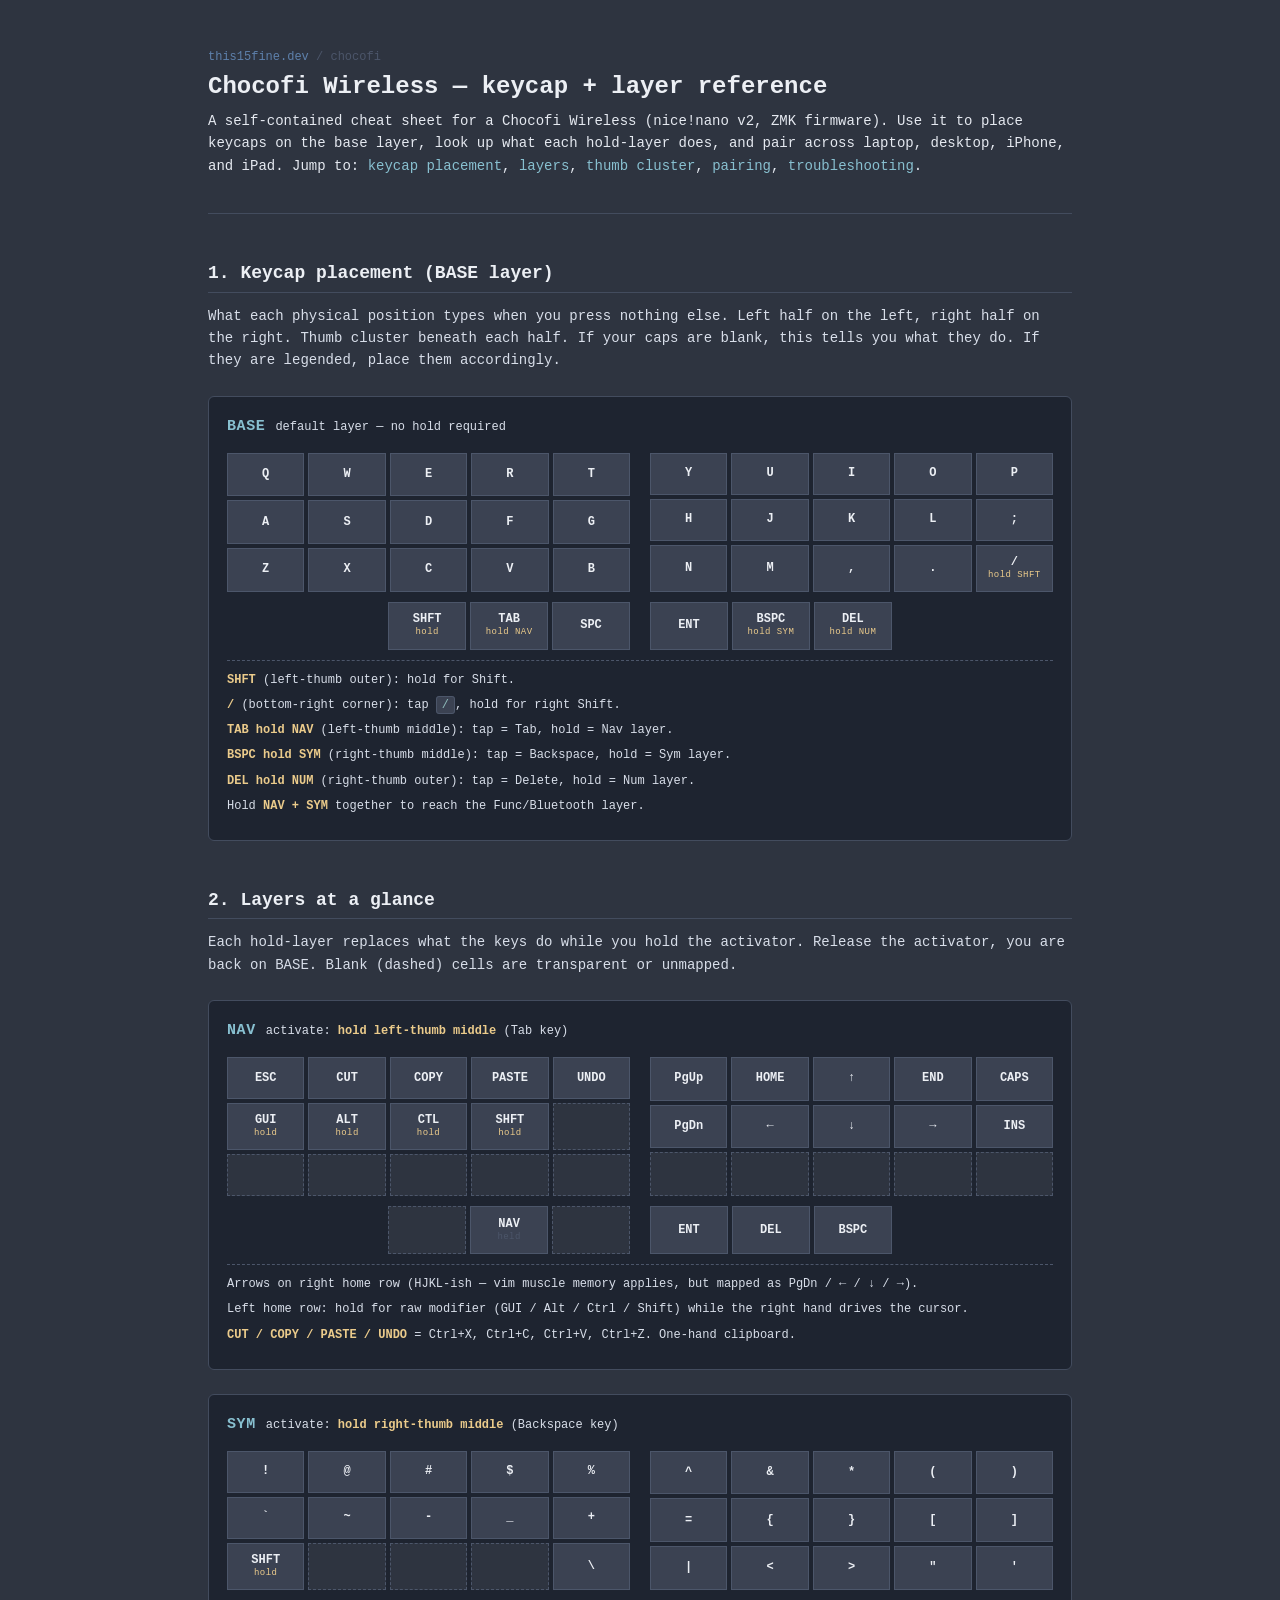
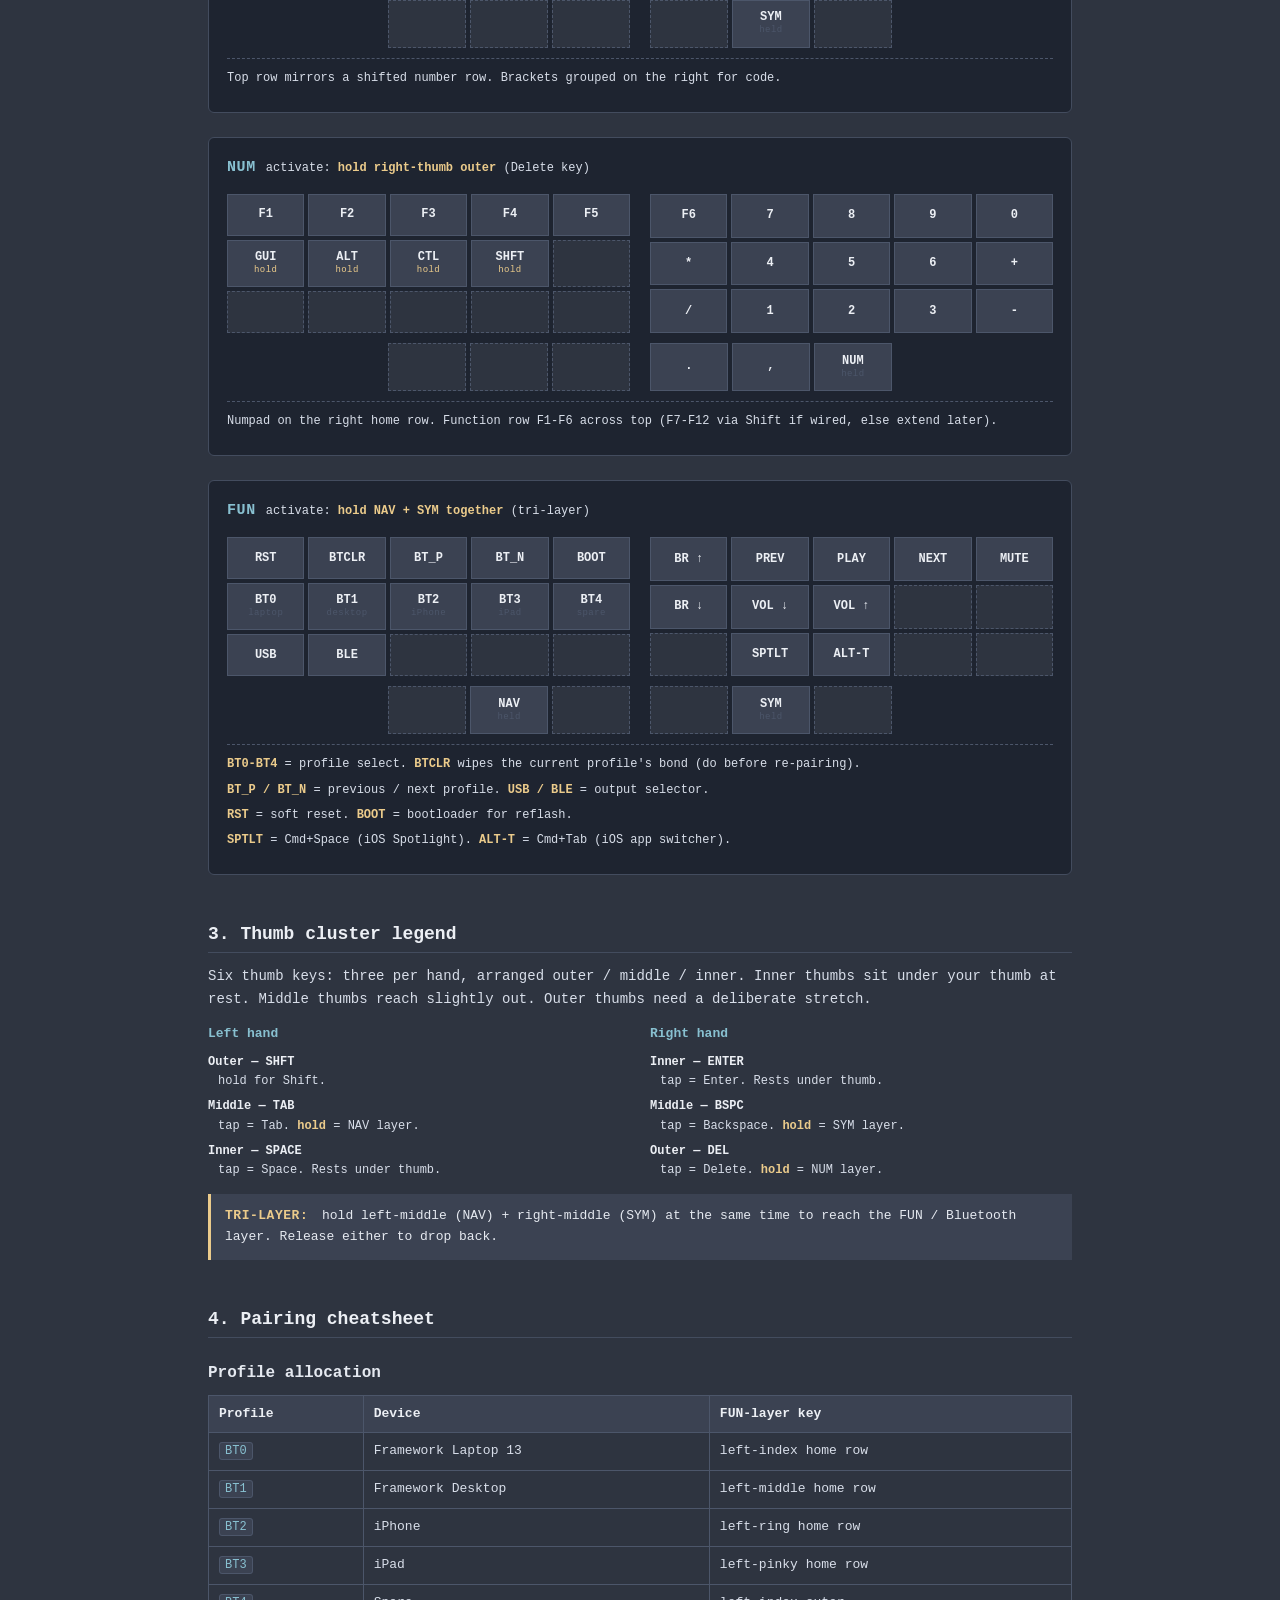
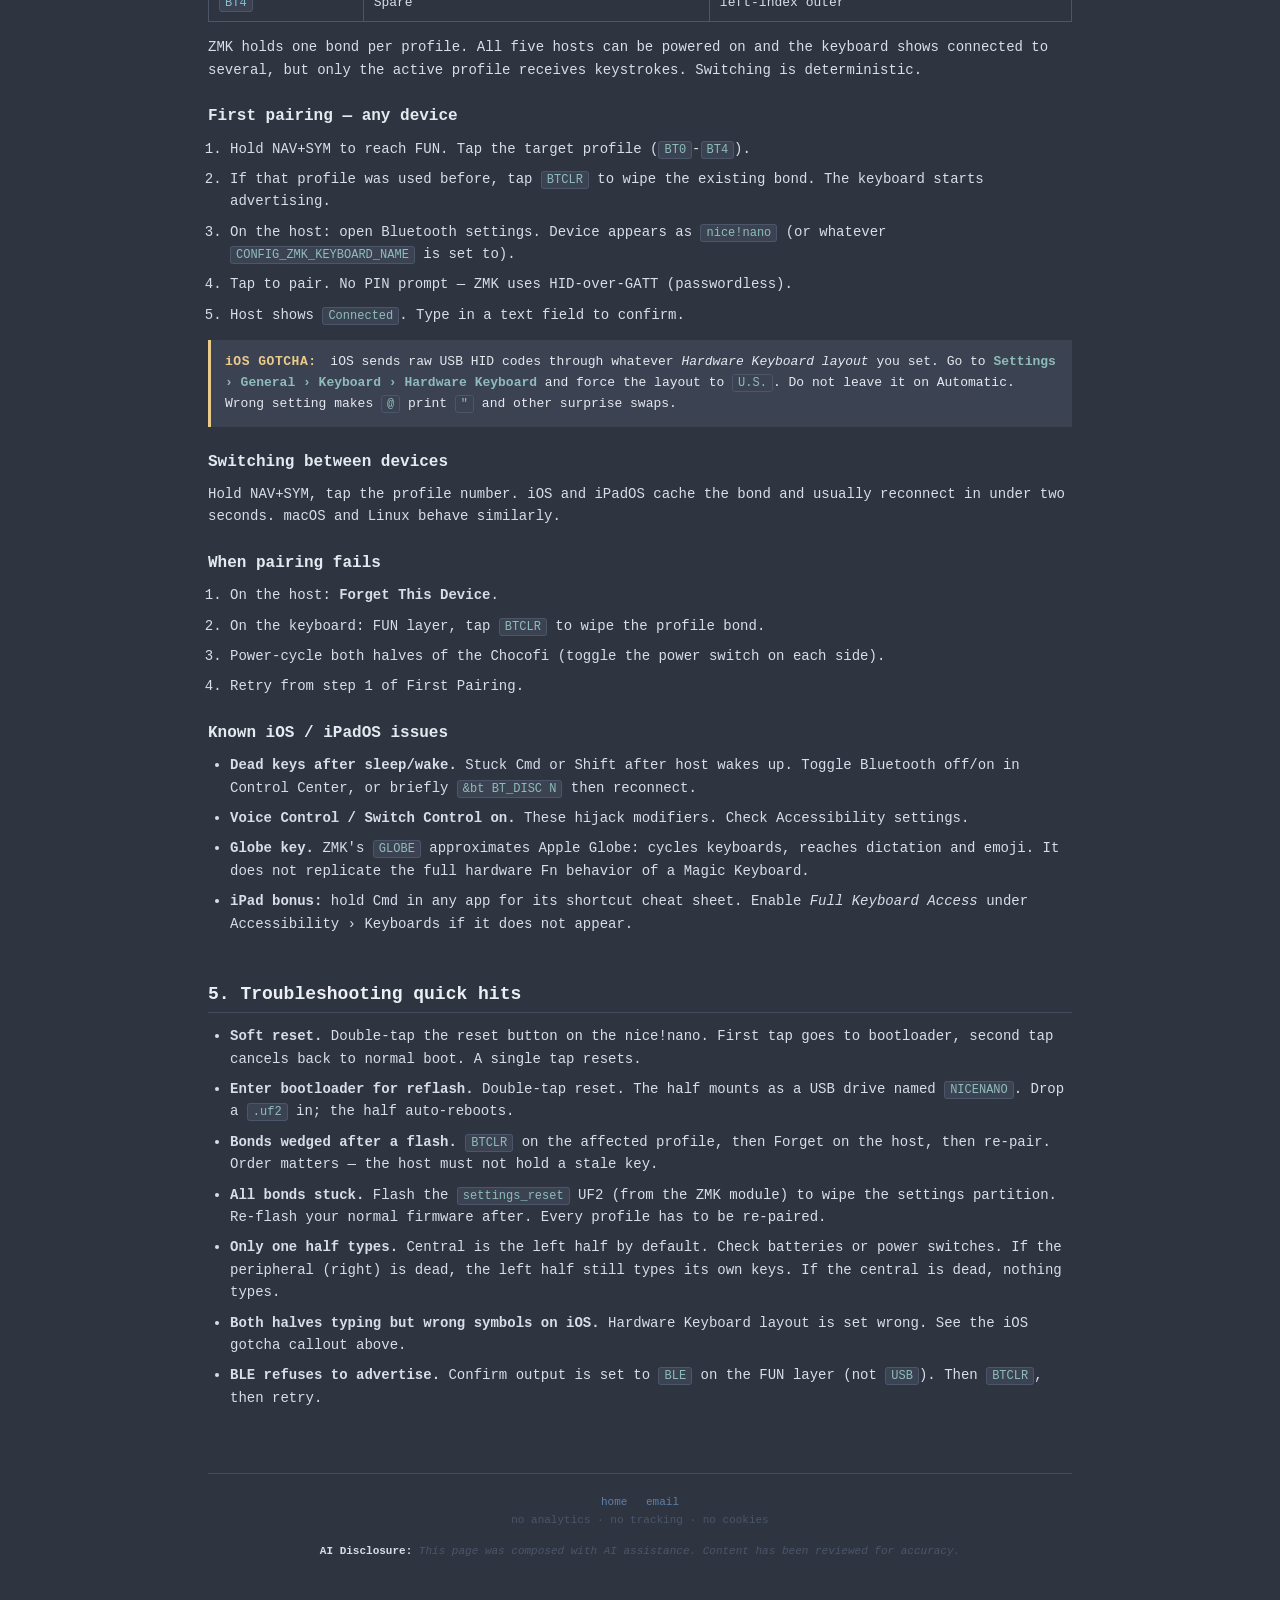
==== public/chocofi/index.html @ 08bc15de "feat: add Chocofi Wireless keyboard guide at /chocofi/ Single static page with v1 keymap (keycap pla" ====
<!DOCTYPE html>
<html lang="en">
<head>
<meta charset="UTF-8">
<meta name="viewport" content="width=device-width, initial-scale=1.0">
<title>Chocofi Wireless — keycap + layer reference</title>
<meta name="description" content="Chocofi Wireless (ZMK) keycap placement map, layer reference, and iOS/iPadOS pairing cheatsheet.">
<meta name="robots" content="index, follow">
<meta name="theme-color" content="#2E3440">
<style>
:root {
  --nord0: #2E3440;
  --nord0-deep: #1e2430;
  --nord1: #3B4252;
  --nord2: #434C5E;
  --nord3: #4C566A;
  --nord4: #D8DEE9;
  --nord5: #E5E9F0;
  --nord6: #ECEFF4;
  --frost: #88C0D0;
  --frost-deep: #5E81AC;
  --frost-warm: #8FBCBB;
  --aurora-green: #A3BE8C;
  --aurora-yellow: #EBCB8B;
  --aurora-red: #BF616A;
  --aurora-magenta: #B48EAD;
  --burgundy: #6B3040;
  --magenta-bright: #B048A8;
}

*, *::before, *::after { box-sizing: border-box; margin: 0; padding: 0; }

body {
  background: var(--nord0);
  color: var(--nord4);
  font-family: 'JetBrains Mono', 'Liberation Mono', 'Courier New', monospace;
  font-size: 14px;
  line-height: 1.6;
  min-height: 100vh;
}

a { color: var(--frost); text-decoration: none; }
a:hover { text-decoration: underline; }
a:visited { color: var(--frost-deep); }
a:focus-visible { outline: 2px solid var(--magenta-bright); outline-offset: 2px; }
::selection { background: var(--frost-deep); color: var(--nord6); }

@media (prefers-reduced-motion: reduce) {
  *, *::before, *::after { transition-duration: 0.01ms !important; animation-duration: 0.01ms !important; }
}

/* Layout */
.page {
  max-width: 960px;
  margin: 0 auto;
  padding: 32px 24px 48px;
}
@media (min-width: 768px) {
  .page { padding: 48px 48px 64px; }
}

header.site {
  border-bottom: 1px solid var(--nord2);
  padding-bottom: 16px;
  margin-bottom: 32px;
}

header.site .crumb {
  font-size: 12px;
  color: var(--nord3);
  margin-bottom: 6px;
}

header.site .crumb a { color: var(--frost-deep); }

h1 {
  font-size: 24px;
  font-weight: 700;
  color: var(--nord6);
  line-height: 1.2;
  margin-bottom: 8px;
}

h2 {
  font-size: 18px;
  font-weight: 600;
  color: var(--nord6);
  line-height: 1.3;
  margin-top: 48px;
  margin-bottom: 12px;
  border-bottom: 1px solid var(--nord2);
  padding-bottom: 6px;
}

h3 {
  font-size: 16px;
  font-weight: 600;
  color: var(--nord5);
  line-height: 1.4;
  margin-top: 24px;
  margin-bottom: 10px;
}

p { margin-bottom: 14px; }

.lede {
  color: var(--nord5);
  font-size: 14px;
  margin-bottom: 20px;
}

.toc {
  background: var(--nord1);
  border: 1px solid var(--nord3);
  border-radius: 6px;
  padding: 14px 18px;
  font-size: 13px;
}

.toc ol {
  list-style: decimal;
  padding-left: 20px;
}

.toc li { margin-bottom: 2px; }

/* Layer section */
.layer {
  margin-top: 24px;
  padding: 18px;
  background: var(--nord0-deep);
  border: 1px solid var(--nord2);
  border-radius: 6px;
}

.layer-head {
  display: flex;
  flex-wrap: wrap;
  align-items: baseline;
  gap: 10px;
  margin-bottom: 14px;
}

.layer-head .name {
  font-size: 15px;
  font-weight: 700;
  color: var(--frost);
  letter-spacing: 0.04em;
}

.layer-head .activate {
  font-size: 12px;
  color: var(--nord4);
}

.layer-head .activate b {
  color: var(--aurora-yellow);
  font-weight: 600;
}

/* Keyboard halves */
.halves {
  display: grid;
  grid-template-columns: 1fr 1fr;
  gap: 20px;
  margin-bottom: 10px;
}

@media (max-width: 600px) {
  .halves { grid-template-columns: 1fr; gap: 12px; }
}

.half {
  display: grid;
  grid-template-columns: repeat(5, 1fr);
  gap: 4px;
}

/* Thumb cluster */
.thumbs {
  display: grid;
  grid-template-columns: 1fr 1fr;
  gap: 20px;
  margin-top: 4px;
}

@media (max-width: 600px) {
  .thumbs { grid-template-columns: 1fr; gap: 12px; }
}

.thumb-half {
  display: grid;
  grid-template-columns: repeat(3, 1fr);
  gap: 4px;
}

/* Thumb inner-offset: left thumbs push right; right thumbs push left */
.thumb-left  { padding-left: 40%; }
.thumb-right { padding-right: 40%; }

@media (max-width: 600px) {
  .thumb-left, .thumb-right { padding-left: 0; padding-right: 0; }
}

/* Key cell */
.key {
  background: var(--nord1);
  border: 1px solid var(--nord3);
  color: var(--nord5);
  font-family: inherit;
  font-size: 12px;
  line-height: 1.1;
  text-align: center;
  padding: 10px 4px;
  min-height: 42px;
  display: flex;
  flex-direction: column;
  align-items: center;
  justify-content: center;
  word-break: break-word;
}

.key.blank {
  background: var(--nord0);
  color: var(--nord3);
  border-style: dashed;
}

.key .label {
  font-weight: 600;
  color: var(--nord6);
}

.key .sub {
  display: block;
  font-size: 9px;
  margin-top: 2px;
  color: var(--aurora-yellow);
  letter-spacing: 0.05em;
}

.key .sub.muted {
  color: var(--nord3);
}

.key.thumb { min-height: 48px; }

/* Pairing table */
table.profile {
  width: 100%;
  border-collapse: collapse;
  font-size: 13px;
  margin-bottom: 14px;
}

table.profile th,
table.profile td {
  border: 1px solid var(--nord3);
  padding: 8px 10px;
  text-align: left;
}

table.profile th {
  background: var(--nord1);
  color: var(--nord6);
  font-weight: 600;
}

table.profile td code {
  color: var(--frost);
}

/* Lists */
ol.steps, ul.hits {
  padding-left: 22px;
  margin-bottom: 14px;
}

ol.steps li, ul.hits li {
  margin-bottom: 8px;
}

/* Code/kbd styling */
code, kbd {
  background: var(--nord1);
  border: 1px solid var(--nord3);
  border-radius: 3px;
  padding: 1px 5px;
  font-family: inherit;
  font-size: 12px;
  color: var(--frost-warm);
}

/* Callout */
.callout {
  background: var(--nord1);
  border-left: 3px solid var(--aurora-yellow);
  padding: 12px 14px;
  margin: 14px 0;
  font-size: 13px;
  color: var(--nord5);
}

.callout .tag {
  display: inline-block;
  color: var(--aurora-yellow);
  font-weight: 700;
  margin-right: 6px;
  letter-spacing: 0.04em;
}

/* Legend rows */
.legend {
  font-size: 12px;
  color: var(--nord4);
  margin-top: 10px;
  padding-top: 10px;
  border-top: 1px dashed var(--nord3);
}

.legend p { margin-bottom: 6px; }

.legend b { color: var(--aurora-yellow); font-weight: 600; }

/* Thumb cluster legend (section 4) */
.thumb-legend {
  display: grid;
  grid-template-columns: 1fr 1fr;
  gap: 20px;
  margin-bottom: 14px;
}

@media (max-width: 600px) {
  .thumb-legend { grid-template-columns: 1fr; }
}

.thumb-legend .group h4 {
  font-size: 13px;
  color: var(--frost);
  margin-bottom: 8px;
  font-weight: 600;
}

.thumb-legend dl { font-size: 12px; }

.thumb-legend dt {
  color: var(--nord6);
  font-weight: 600;
  margin-top: 6px;
}

.thumb-legend dd {
  color: var(--nord4);
  padding-left: 10px;
}

/* Footer */
footer.site {
  margin-top: 64px;
  padding-top: 20px;
  border-top: 1px solid var(--nord2);
  font-size: 11px;
  color: var(--nord3);
  text-align: center;
}

footer.site .links a { color: var(--frost-deep); margin: 0 6px; }

footer.site .disclosure {
  margin-top: 14px;
  font-style: italic;
  font-size: 11px;
  color: var(--nord3);
}

footer.site .disclosure strong { color: var(--nord4); font-style: normal; }
</style>
</head>
<body>

<div class="page">

<header class="site">
  <div class="crumb"><a href="/">this15fine.dev</a> / chocofi</div>
  <h1>Chocofi Wireless — keycap + layer reference</h1>
  <p class="lede">
    A self-contained cheat sheet for a Chocofi Wireless (nice!nano v2, ZMK firmware).
    Use it to place keycaps on the base layer, look up what each hold-layer does, and
    pair across laptop, desktop, iPhone, and iPad. Jump to:
    <a href="#placement">keycap placement</a>,
    <a href="#layers">layers</a>,
    <a href="#thumbs">thumb cluster</a>,
    <a href="#pairing">pairing</a>,
    <a href="#trouble">troubleshooting</a>.
  </p>
</header>

<!-- 1. Keycap placement -->
<section id="placement">
  <h2>1. Keycap placement (BASE layer)</h2>
  <p>
    What each physical position types when you press nothing else. Left half on the
    left, right half on the right. Thumb cluster beneath each half. If your caps are
    blank, this tells you what they do. If they are legended, place them accordingly.
  </p>

  <div class="layer" aria-label="BASE layer">
    <div class="layer-head">
      <span class="name">BASE</span>
      <span class="activate">default layer — no hold required</span>
    </div>

    <div class="halves">
      <div class="half" aria-label="left half">
        <div class="key"><span class="label">Q</span></div>
        <div class="key"><span class="label">W</span></div>
        <div class="key"><span class="label">E</span></div>
        <div class="key"><span class="label">R</span></div>
        <div class="key"><span class="label">T</span></div>

        <div class="key"><span class="label">A</span></div>
        <div class="key"><span class="label">S</span></div>
        <div class="key"><span class="label">D</span></div>
        <div class="key"><span class="label">F</span></div>
        <div class="key"><span class="label">G</span></div>

        <div class="key"><span class="label">Z</span></div>
        <div class="key"><span class="label">X</span></div>
        <div class="key"><span class="label">C</span></div>
        <div class="key"><span class="label">V</span></div>
        <div class="key"><span class="label">B</span></div>
      </div>

      <div class="half" aria-label="right half">
        <div class="key"><span class="label">Y</span></div>
        <div class="key"><span class="label">U</span></div>
        <div class="key"><span class="label">I</span></div>
        <div class="key"><span class="label">O</span></div>
        <div class="key"><span class="label">P</span></div>

        <div class="key"><span class="label">H</span></div>
        <div class="key"><span class="label">J</span></div>
        <div class="key"><span class="label">K</span></div>
        <div class="key"><span class="label">L</span></div>
        <div class="key"><span class="label">;</span></div>

        <div class="key"><span class="label">N</span></div>
        <div class="key"><span class="label">M</span></div>
        <div class="key"><span class="label">,</span></div>
        <div class="key"><span class="label">.</span></div>
        <div class="key"><span class="label">/</span><span class="sub">hold SHFT</span></div>
      </div>
    </div>

    <div class="thumbs">
      <div class="thumb-half thumb-left" aria-label="left thumbs">
        <div class="key thumb"><span class="label">SHFT</span><span class="sub">hold</span></div>
        <div class="key thumb"><span class="label">TAB</span><span class="sub">hold NAV</span></div>
        <div class="key thumb"><span class="label">SPC</span></div>
      </div>
      <div class="thumb-half thumb-right" aria-label="right thumbs">
        <div class="key thumb"><span class="label">ENT</span></div>
        <div class="key thumb"><span class="label">BSPC</span><span class="sub">hold SYM</span></div>
        <div class="key thumb"><span class="label">DEL</span><span class="sub">hold NUM</span></div>
      </div>
    </div>

    <div class="legend">
      <p><b>SHFT</b> (left-thumb outer): hold for Shift.</p>
      <p><b>/</b> (bottom-right corner): tap <code>/</code>, hold for right Shift.</p>
      <p><b>TAB hold NAV</b> (left-thumb middle): tap = Tab, hold = Nav layer.</p>
      <p><b>BSPC hold SYM</b> (right-thumb middle): tap = Backspace, hold = Sym layer.</p>
      <p><b>DEL hold NUM</b> (right-thumb outer): tap = Delete, hold = Num layer.</p>
      <p>Hold <b>NAV + SYM</b> together to reach the Func/Bluetooth layer.</p>
    </div>
  </div>
</section>

<!-- 2. Layers -->
<section id="layers">
  <h2>2. Layers at a glance</h2>
  <p>
    Each hold-layer replaces what the keys do while you hold the activator. Release
    the activator, you are back on BASE. Blank (dashed) cells are transparent or
    unmapped.
  </p>

  <!-- NAV -->
  <div class="layer" id="layer-nav" aria-label="NAV layer">
    <div class="layer-head">
      <span class="name">NAV</span>
      <span class="activate">activate: <b>hold left-thumb middle</b> (Tab key)</span>
    </div>

    <div class="halves">
      <div class="half">
        <div class="key"><span class="label">ESC</span></div>
        <div class="key"><span class="label">CUT</span></div>
        <div class="key"><span class="label">COPY</span></div>
        <div class="key"><span class="label">PASTE</span></div>
        <div class="key"><span class="label">UNDO</span></div>

        <div class="key"><span class="label">GUI</span><span class="sub">hold</span></div>
        <div class="key"><span class="label">ALT</span><span class="sub">hold</span></div>
        <div class="key"><span class="label">CTL</span><span class="sub">hold</span></div>
        <div class="key"><span class="label">SHFT</span><span class="sub">hold</span></div>
        <div class="key blank">&nbsp;</div>

        <div class="key blank">&nbsp;</div>
        <div class="key blank">&nbsp;</div>
        <div class="key blank">&nbsp;</div>
        <div class="key blank">&nbsp;</div>
        <div class="key blank">&nbsp;</div>
      </div>

      <div class="half">
        <div class="key"><span class="label">PgUp</span></div>
        <div class="key"><span class="label">HOME</span></div>
        <div class="key"><span class="label">&uarr;</span></div>
        <div class="key"><span class="label">END</span></div>
        <div class="key"><span class="label">CAPS</span></div>

        <div class="key"><span class="label">PgDn</span></div>
        <div class="key"><span class="label">&larr;</span></div>
        <div class="key"><span class="label">&darr;</span></div>
        <div class="key"><span class="label">&rarr;</span></div>
        <div class="key"><span class="label">INS</span></div>

        <div class="key blank">&nbsp;</div>
        <div class="key blank">&nbsp;</div>
        <div class="key blank">&nbsp;</div>
        <div class="key blank">&nbsp;</div>
        <div class="key blank">&nbsp;</div>
      </div>
    </div>

    <div class="thumbs">
      <div class="thumb-half thumb-left">
        <div class="key thumb blank">&nbsp;</div>
        <div class="key thumb"><span class="label">NAV</span><span class="sub muted">held</span></div>
        <div class="key thumb blank">&nbsp;</div>
      </div>
      <div class="thumb-half thumb-right">
        <div class="key thumb"><span class="label">ENT</span></div>
        <div class="key thumb"><span class="label">DEL</span></div>
        <div class="key thumb"><span class="label">BSPC</span></div>
      </div>
    </div>

    <div class="legend">
      <p>Arrows on right home row (HJKL-ish — vim muscle memory applies, but mapped as PgDn / &larr; / &darr; / &rarr;).</p>
      <p>Left home row: hold for raw modifier (GUI / Alt / Ctrl / Shift) while the right hand drives the cursor.</p>
      <p><b>CUT / COPY / PASTE / UNDO</b> = Ctrl+X, Ctrl+C, Ctrl+V, Ctrl+Z. One-hand clipboard.</p>
    </div>
  </div>

  <!-- SYM -->
  <div class="layer" id="layer-sym" aria-label="SYM layer">
    <div class="layer-head">
      <span class="name">SYM</span>
      <span class="activate">activate: <b>hold right-thumb middle</b> (Backspace key)</span>
    </div>

    <div class="halves">
      <div class="half">
        <div class="key"><span class="label">!</span></div>
        <div class="key"><span class="label">@</span></div>
        <div class="key"><span class="label">#</span></div>
        <div class="key"><span class="label">$</span></div>
        <div class="key"><span class="label">%</span></div>

        <div class="key"><span class="label">`</span></div>
        <div class="key"><span class="label">~</span></div>
        <div class="key"><span class="label">-</span></div>
        <div class="key"><span class="label">_</span></div>
        <div class="key"><span class="label">+</span></div>

        <div class="key"><span class="label">SHFT</span><span class="sub">hold</span></div>
        <div class="key blank">&nbsp;</div>
        <div class="key blank">&nbsp;</div>
        <div class="key blank">&nbsp;</div>
        <div class="key"><span class="label">\</span></div>
      </div>

      <div class="half">
        <div class="key"><span class="label">^</span></div>
        <div class="key"><span class="label">&amp;</span></div>
        <div class="key"><span class="label">*</span></div>
        <div class="key"><span class="label">(</span></div>
        <div class="key"><span class="label">)</span></div>

        <div class="key"><span class="label">=</span></div>
        <div class="key"><span class="label">{</span></div>
        <div class="key"><span class="label">}</span></div>
        <div class="key"><span class="label">[</span></div>
        <div class="key"><span class="label">]</span></div>

        <div class="key"><span class="label">|</span></div>
        <div class="key"><span class="label">&lt;</span></div>
        <div class="key"><span class="label">&gt;</span></div>
        <div class="key"><span class="label">"</span></div>
        <div class="key"><span class="label">'</span></div>
      </div>
    </div>

    <div class="thumbs">
      <div class="thumb-half thumb-left">
        <div class="key thumb blank">&nbsp;</div>
        <div class="key thumb blank">&nbsp;</div>
        <div class="key thumb blank">&nbsp;</div>
      </div>
      <div class="thumb-half thumb-right">
        <div class="key thumb blank">&nbsp;</div>
        <div class="key thumb"><span class="label">SYM</span><span class="sub muted">held</span></div>
        <div class="key thumb blank">&nbsp;</div>
      </div>
    </div>

    <div class="legend">
      <p>Top row mirrors a shifted number row. Brackets grouped on the right for code.</p>
    </div>
  </div>

  <!-- NUM -->
  <div class="layer" id="layer-num" aria-label="NUM layer">
    <div class="layer-head">
      <span class="name">NUM</span>
      <span class="activate">activate: <b>hold right-thumb outer</b> (Delete key)</span>
    </div>

    <div class="halves">
      <div class="half">
        <div class="key"><span class="label">F1</span></div>
        <div class="key"><span class="label">F2</span></div>
        <div class="key"><span class="label">F3</span></div>
        <div class="key"><span class="label">F4</span></div>
        <div class="key"><span class="label">F5</span></div>

        <div class="key"><span class="label">GUI</span><span class="sub">hold</span></div>
        <div class="key"><span class="label">ALT</span><span class="sub">hold</span></div>
        <div class="key"><span class="label">CTL</span><span class="sub">hold</span></div>
        <div class="key"><span class="label">SHFT</span><span class="sub">hold</span></div>
        <div class="key blank">&nbsp;</div>

        <div class="key blank">&nbsp;</div>
        <div class="key blank">&nbsp;</div>
        <div class="key blank">&nbsp;</div>
        <div class="key blank">&nbsp;</div>
        <div class="key blank">&nbsp;</div>
      </div>

      <div class="half">
        <div class="key"><span class="label">F6</span></div>
        <div class="key"><span class="label">7</span></div>
        <div class="key"><span class="label">8</span></div>
        <div class="key"><span class="label">9</span></div>
        <div class="key"><span class="label">0</span></div>

        <div class="key"><span class="label">*</span></div>
        <div class="key"><span class="label">4</span></div>
        <div class="key"><span class="label">5</span></div>
        <div class="key"><span class="label">6</span></div>
        <div class="key"><span class="label">+</span></div>

        <div class="key"><span class="label">/</span></div>
        <div class="key"><span class="label">1</span></div>
        <div class="key"><span class="label">2</span></div>
        <div class="key"><span class="label">3</span></div>
        <div class="key"><span class="label">-</span></div>
      </div>
    </div>

    <div class="thumbs">
      <div class="thumb-half thumb-left">
        <div class="key thumb blank">&nbsp;</div>
        <div class="key thumb blank">&nbsp;</div>
        <div class="key thumb blank">&nbsp;</div>
      </div>
      <div class="thumb-half thumb-right">
        <div class="key thumb"><span class="label">.</span></div>
        <div class="key thumb"><span class="label">,</span></div>
        <div class="key thumb"><span class="label">NUM</span><span class="sub muted">held</span></div>
      </div>
    </div>

    <div class="legend">
      <p>Numpad on the right home row. Function row F1-F6 across top (F7-F12 via Shift if wired, else extend later).</p>
    </div>
  </div>

  <!-- FUN -->
  <div class="layer" id="layer-fun" aria-label="FUN layer">
    <div class="layer-head">
      <span class="name">FUN</span>
      <span class="activate">activate: <b>hold NAV + SYM together</b> (tri-layer)</span>
    </div>

    <div class="halves">
      <div class="half">
        <div class="key"><span class="label">RST</span></div>
        <div class="key"><span class="label">BTCLR</span></div>
        <div class="key"><span class="label">BT_P</span></div>
        <div class="key"><span class="label">BT_N</span></div>
        <div class="key"><span class="label">BOOT</span></div>

        <div class="key"><span class="label">BT0</span><span class="sub muted">laptop</span></div>
        <div class="key"><span class="label">BT1</span><span class="sub muted">desktop</span></div>
        <div class="key"><span class="label">BT2</span><span class="sub muted">iPhone</span></div>
        <div class="key"><span class="label">BT3</span><span class="sub muted">iPad</span></div>
        <div class="key"><span class="label">BT4</span><span class="sub muted">spare</span></div>

        <div class="key"><span class="label">USB</span></div>
        <div class="key"><span class="label">BLE</span></div>
        <div class="key blank">&nbsp;</div>
        <div class="key blank">&nbsp;</div>
        <div class="key blank">&nbsp;</div>
      </div>

      <div class="half">
        <div class="key"><span class="label">BR &uarr;</span></div>
        <div class="key"><span class="label">PREV</span></div>
        <div class="key"><span class="label">PLAY</span></div>
        <div class="key"><span class="label">NEXT</span></div>
        <div class="key"><span class="label">MUTE</span></div>

        <div class="key"><span class="label">BR &darr;</span></div>
        <div class="key"><span class="label">VOL &darr;</span></div>
        <div class="key"><span class="label">VOL &uarr;</span></div>
        <div class="key blank">&nbsp;</div>
        <div class="key blank">&nbsp;</div>

        <div class="key blank">&nbsp;</div>
        <div class="key"><span class="label">SPTLT</span></div>
        <div class="key"><span class="label">ALT-T</span></div>
        <div class="key blank">&nbsp;</div>
        <div class="key blank">&nbsp;</div>
      </div>
    </div>

    <div class="thumbs">
      <div class="thumb-half thumb-left">
        <div class="key thumb blank">&nbsp;</div>
        <div class="key thumb"><span class="label">NAV</span><span class="sub muted">held</span></div>
        <div class="key thumb blank">&nbsp;</div>
      </div>
      <div class="thumb-half thumb-right">
        <div class="key thumb blank">&nbsp;</div>
        <div class="key thumb"><span class="label">SYM</span><span class="sub muted">held</span></div>
        <div class="key thumb blank">&nbsp;</div>
      </div>
    </div>

    <div class="legend">
      <p><b>BT0-BT4</b> = profile select. <b>BTCLR</b> wipes the current profile's bond (do before re-pairing).</p>
      <p><b>BT_P / BT_N</b> = previous / next profile. <b>USB / BLE</b> = output selector.</p>
      <p><b>RST</b> = soft reset. <b>BOOT</b> = bootloader for reflash.</p>
      <p><b>SPTLT</b> = Cmd+Space (iOS Spotlight). <b>ALT-T</b> = Cmd+Tab (iOS app switcher).</p>
    </div>
  </div>
</section>

<!-- 3. Thumb cluster legend -->
<section id="thumbs">
  <h2>3. Thumb cluster legend</h2>
  <p>
    Six thumb keys: three per hand, arranged outer / middle / inner. Inner thumbs sit
    under your thumb at rest. Middle thumbs reach slightly out. Outer thumbs need a
    deliberate stretch.
  </p>

  <div class="thumb-legend">
    <div class="group">
      <h4>Left hand</h4>
      <dl>
        <dt>Outer — SHFT</dt>
        <dd>hold for Shift.</dd>
        <dt>Middle — TAB</dt>
        <dd>tap = Tab. <b style="color:var(--aurora-yellow)">hold</b> = NAV layer.</dd>
        <dt>Inner — SPACE</dt>
        <dd>tap = Space. Rests under thumb.</dd>
      </dl>
    </div>
    <div class="group">
      <h4>Right hand</h4>
      <dl>
        <dt>Inner — ENTER</dt>
        <dd>tap = Enter. Rests under thumb.</dd>
        <dt>Middle — BSPC</dt>
        <dd>tap = Backspace. <b style="color:var(--aurora-yellow)">hold</b> = SYM layer.</dd>
        <dt>Outer — DEL</dt>
        <dd>tap = Delete. <b style="color:var(--aurora-yellow)">hold</b> = NUM layer.</dd>
      </dl>
    </div>
  </div>

  <div class="callout">
    <span class="tag">TRI-LAYER:</span>
    hold left-middle (NAV) + right-middle (SYM) at the same time to reach the FUN /
    Bluetooth layer. Release either to drop back.
  </div>
</section>

<!-- 4. Pairing -->
<section id="pairing">
  <h2>4. Pairing cheatsheet</h2>

  <h3>Profile allocation</h3>
  <table class="profile">
    <thead>
      <tr><th>Profile</th><th>Device</th><th>FUN-layer key</th></tr>
    </thead>
    <tbody>
      <tr><td><code>BT0</code></td><td>Framework Laptop 13</td><td>left-index home row</td></tr>
      <tr><td><code>BT1</code></td><td>Framework Desktop</td><td>left-middle home row</td></tr>
      <tr><td><code>BT2</code></td><td>iPhone</td><td>left-ring home row</td></tr>
      <tr><td><code>BT3</code></td><td>iPad</td><td>left-pinky home row</td></tr>
      <tr><td><code>BT4</code></td><td>Spare</td><td>left-index outer</td></tr>
    </tbody>
  </table>
  <p>
    ZMK holds one bond per profile. All five hosts can be powered on and the keyboard
    shows connected to several, but only the active profile receives keystrokes.
    Switching is deterministic.
  </p>

  <h3>First pairing — any device</h3>
  <ol class="steps">
    <li>Hold NAV+SYM to reach FUN. Tap the target profile (<code>BT0</code>-<code>BT4</code>).</li>
    <li>If that profile was used before, tap <code>BTCLR</code> to wipe the existing bond. The keyboard starts advertising.</li>
    <li>On the host: open Bluetooth settings. Device appears as <code>nice!nano</code> (or whatever <code>CONFIG_ZMK_KEYBOARD_NAME</code> is set to).</li>
    <li>Tap to pair. No PIN prompt — ZMK uses HID-over-GATT (passwordless).</li>
    <li>Host shows <code>Connected</code>. Type in a text field to confirm.</li>
  </ol>

  <div class="callout">
    <span class="tag">iOS GOTCHA:</span>
    iOS sends raw USB HID codes through whatever <em>Hardware Keyboard layout</em>
    you set. Go to
    <b style="color:var(--frost-warm)">Settings &rsaquo; General &rsaquo; Keyboard &rsaquo; Hardware Keyboard</b>
    and force the layout to <code>U.S.</code>. Do not leave it on Automatic. Wrong
    setting makes <code>@</code> print <code>"</code> and other surprise swaps.
  </div>

  <h3>Switching between devices</h3>
  <p>
    Hold NAV+SYM, tap the profile number. iOS and iPadOS cache the bond and usually
    reconnect in under two seconds. macOS and Linux behave similarly.
  </p>

  <h3>When pairing fails</h3>
  <ol class="steps">
    <li>On the host: <b>Forget This Device</b>.</li>
    <li>On the keyboard: FUN layer, tap <code>BTCLR</code> to wipe the profile bond.</li>
    <li>Power-cycle both halves of the Chocofi (toggle the power switch on each side).</li>
    <li>Retry from step 1 of First Pairing.</li>
  </ol>

  <h3>Known iOS / iPadOS issues</h3>
  <ul class="hits">
    <li><b>Dead keys after sleep/wake.</b> Stuck Cmd or Shift after host wakes up. Toggle Bluetooth off/on in Control Center, or briefly <code>&amp;bt BT_DISC N</code> then reconnect.</li>
    <li><b>Voice Control / Switch Control on.</b> These hijack modifiers. Check Accessibility settings.</li>
    <li><b>Globe key.</b> ZMK's <code>GLOBE</code> approximates Apple Globe: cycles keyboards, reaches dictation and emoji. It does not replicate the full hardware Fn behavior of a Magic Keyboard.</li>
    <li><b>iPad bonus:</b> hold Cmd in any app for its shortcut cheat sheet. Enable <em>Full Keyboard Access</em> under Accessibility &rsaquo; Keyboards if it does not appear.</li>
  </ul>
</section>

<!-- 5. Troubleshooting -->
<section id="trouble">
  <h2>5. Troubleshooting quick hits</h2>
  <ul class="hits">
    <li><b>Soft reset.</b> Double-tap the reset button on the nice!nano. First tap goes to bootloader, second tap cancels back to normal boot. A single tap resets.</li>
    <li><b>Enter bootloader for reflash.</b> Double-tap reset. The half mounts as a USB drive named <code>NICENANO</code>. Drop a <code>.uf2</code> in; the half auto-reboots.</li>
    <li><b>Bonds wedged after a flash.</b> <code>BTCLR</code> on the affected profile, then Forget on the host, then re-pair. Order matters — the host must not hold a stale key.</li>
    <li><b>All bonds stuck.</b> Flash the <code>settings_reset</code> UF2 (from the ZMK module) to wipe the settings partition. Re-flash your normal firmware after. Every profile has to be re-paired.</li>
    <li><b>Only one half types.</b> Central is the left half by default. Check batteries or power switches. If the peripheral (right) is dead, the left half still types its own keys. If the central is dead, nothing types.</li>
    <li><b>Both halves typing but wrong symbols on iOS.</b> Hardware Keyboard layout is set wrong. See the iOS gotcha callout above.</li>
    <li><b>BLE refuses to advertise.</b> Confirm output is set to <code>BLE</code> on the FUN layer (not <code>USB</code>). Then <code>BTCLR</code>, then retry.</li>
  </ul>
</section>

<footer class="site">
  <div class="links">
    <a href="/">home</a>
    <a href="mailto:jason@this15fine.dev">email</a>
  </div>
  <p>no analytics &middot; no tracking &middot; no cookies</p>
  <p class="disclosure">
    <strong>AI Disclosure:</strong> This page was composed with AI assistance.
    Content has been reviewed for accuracy.
  </p>
</footer>

</div>

</body>
</html>
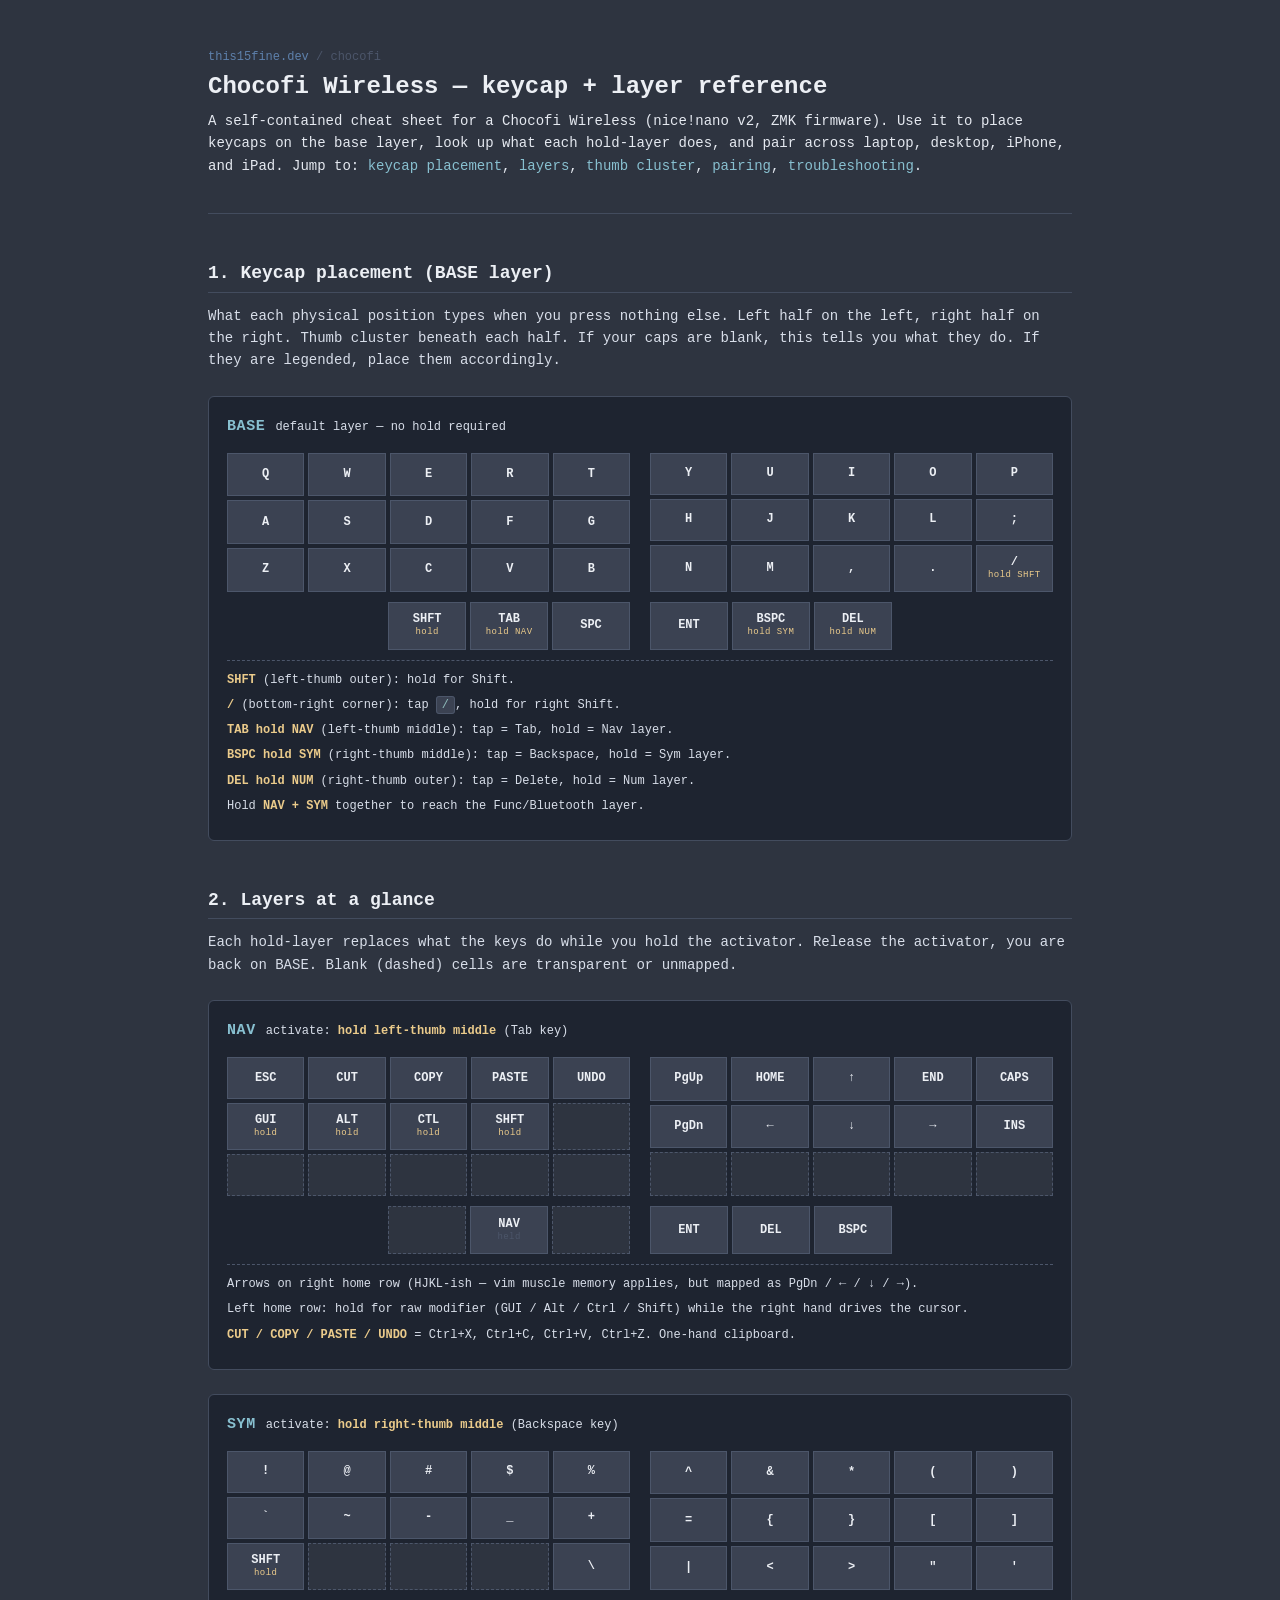
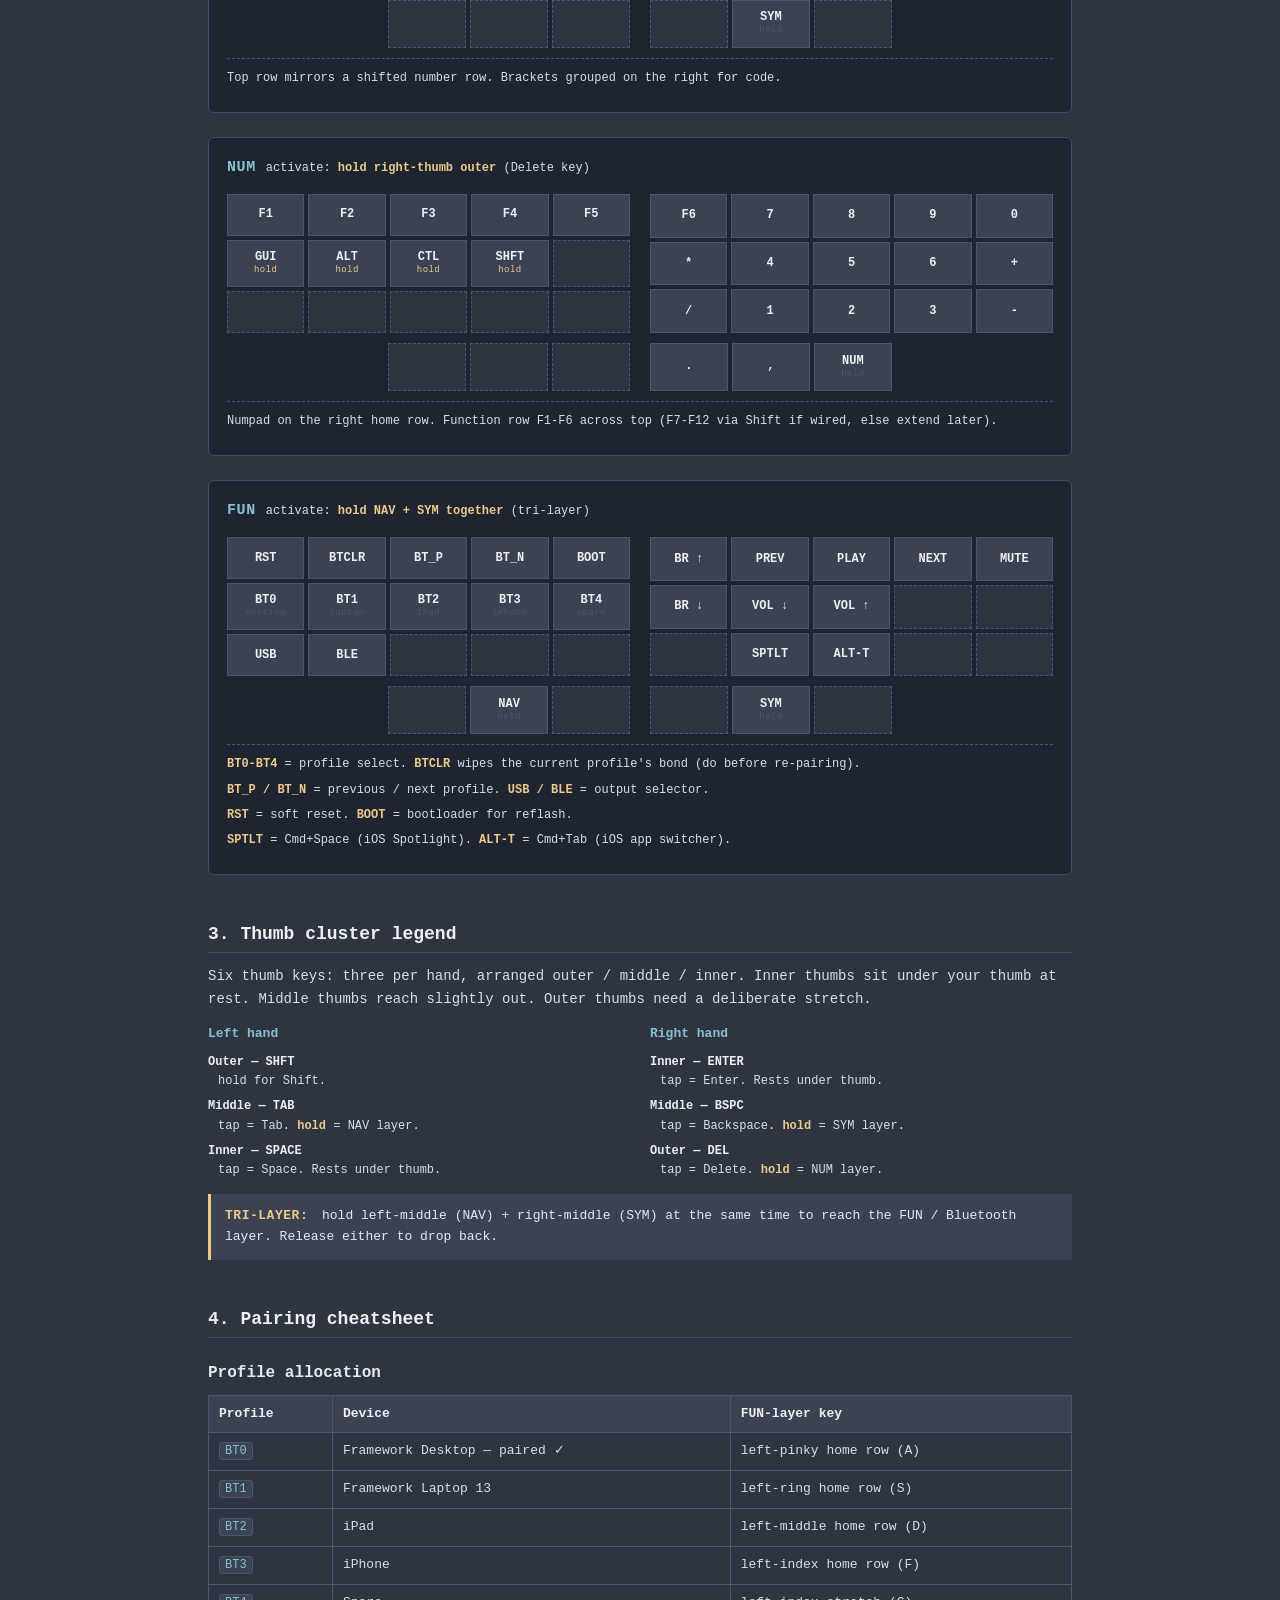
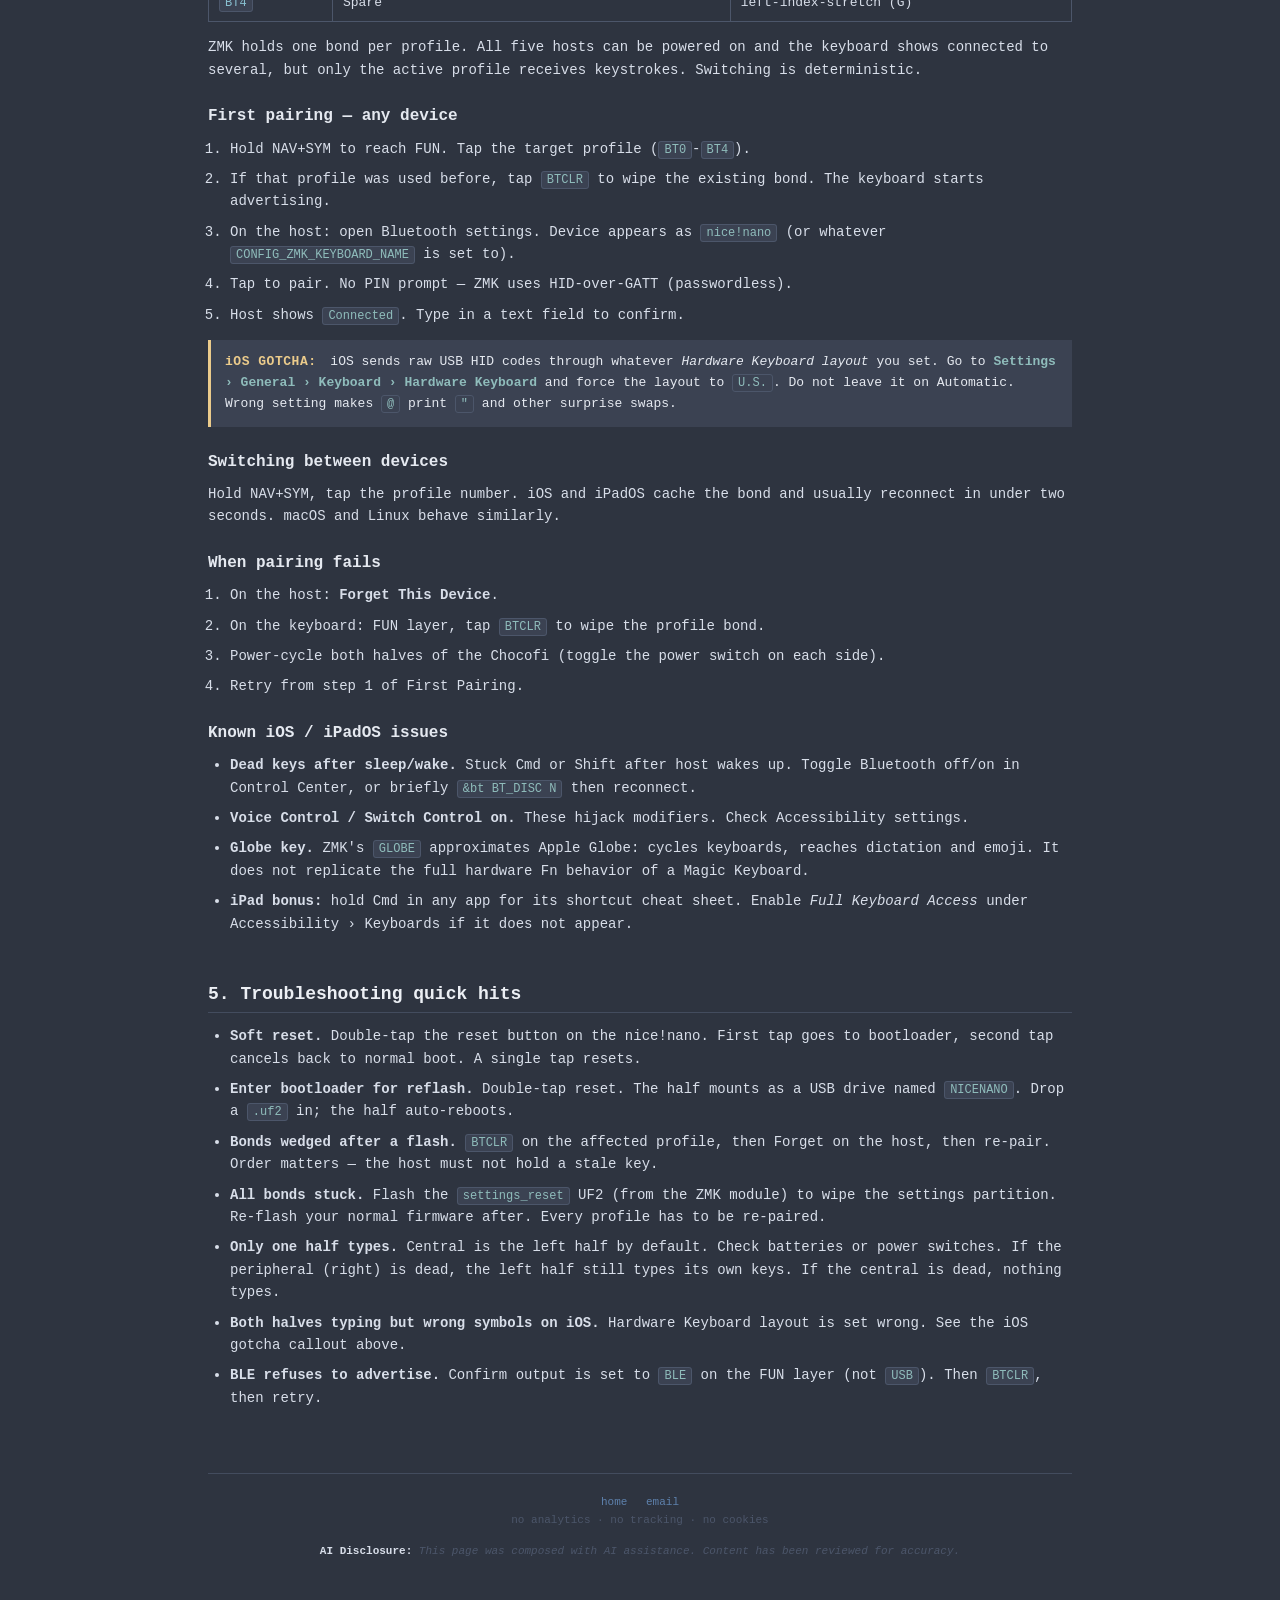
==== commit ec5edd94: "fix: correct chocofi guide profile allocation + finger positions Desktop took slot 0 during initial " ====
--- a/public/chocofi/index.html
+++ b/public/chocofi/index.html
@@ -703,10 +703,10 @@
         <div class="key"><span class="label">BT_N</span></div>
         <div class="key"><span class="label">BOOT</span></div>
 
-        <div class="key"><span class="label">BT0</span><span class="sub muted">laptop</span></div>
-        <div class="key"><span class="label">BT1</span><span class="sub muted">desktop</span></div>
-        <div class="key"><span class="label">BT2</span><span class="sub muted">iPhone</span></div>
-        <div class="key"><span class="label">BT3</span><span class="sub muted">iPad</span></div>
+        <div class="key"><span class="label">BT0</span><span class="sub muted">desktop</span></div>
+        <div class="key"><span class="label">BT1</span><span class="sub muted">laptop</span></div>
+        <div class="key"><span class="label">BT2</span><span class="sub muted">iPad</span></div>
+        <div class="key"><span class="label">BT3</span><span class="sub muted">iPhone</span></div>
         <div class="key"><span class="label">BT4</span><span class="sub muted">spare</span></div>
 
         <div class="key"><span class="label">USB</span></div>
@@ -810,11 +810,11 @@
       <tr><th>Profile</th><th>Device</th><th>FUN-layer key</th></tr>
     </thead>
     <tbody>
-      <tr><td><code>BT0</code></td><td>Framework Laptop 13</td><td>left-index home row</td></tr>
-      <tr><td><code>BT1</code></td><td>Framework Desktop</td><td>left-middle home row</td></tr>
-      <tr><td><code>BT2</code></td><td>iPhone</td><td>left-ring home row</td></tr>
-      <tr><td><code>BT3</code></td><td>iPad</td><td>left-pinky home row</td></tr>
-      <tr><td><code>BT4</code></td><td>Spare</td><td>left-index outer</td></tr>
+      <tr><td><code>BT0</code></td><td>Framework Desktop &mdash; paired ✓</td><td>left-pinky home row (A)</td></tr>
+      <tr><td><code>BT1</code></td><td>Framework Laptop 13</td><td>left-ring home row (S)</td></tr>
+      <tr><td><code>BT2</code></td><td>iPad</td><td>left-middle home row (D)</td></tr>
+      <tr><td><code>BT3</code></td><td>iPhone</td><td>left-index home row (F)</td></tr>
+      <tr><td><code>BT4</code></td><td>Spare</td><td>left-index-stretch (G)</td></tr>
     </tbody>
   </table>
   <p>
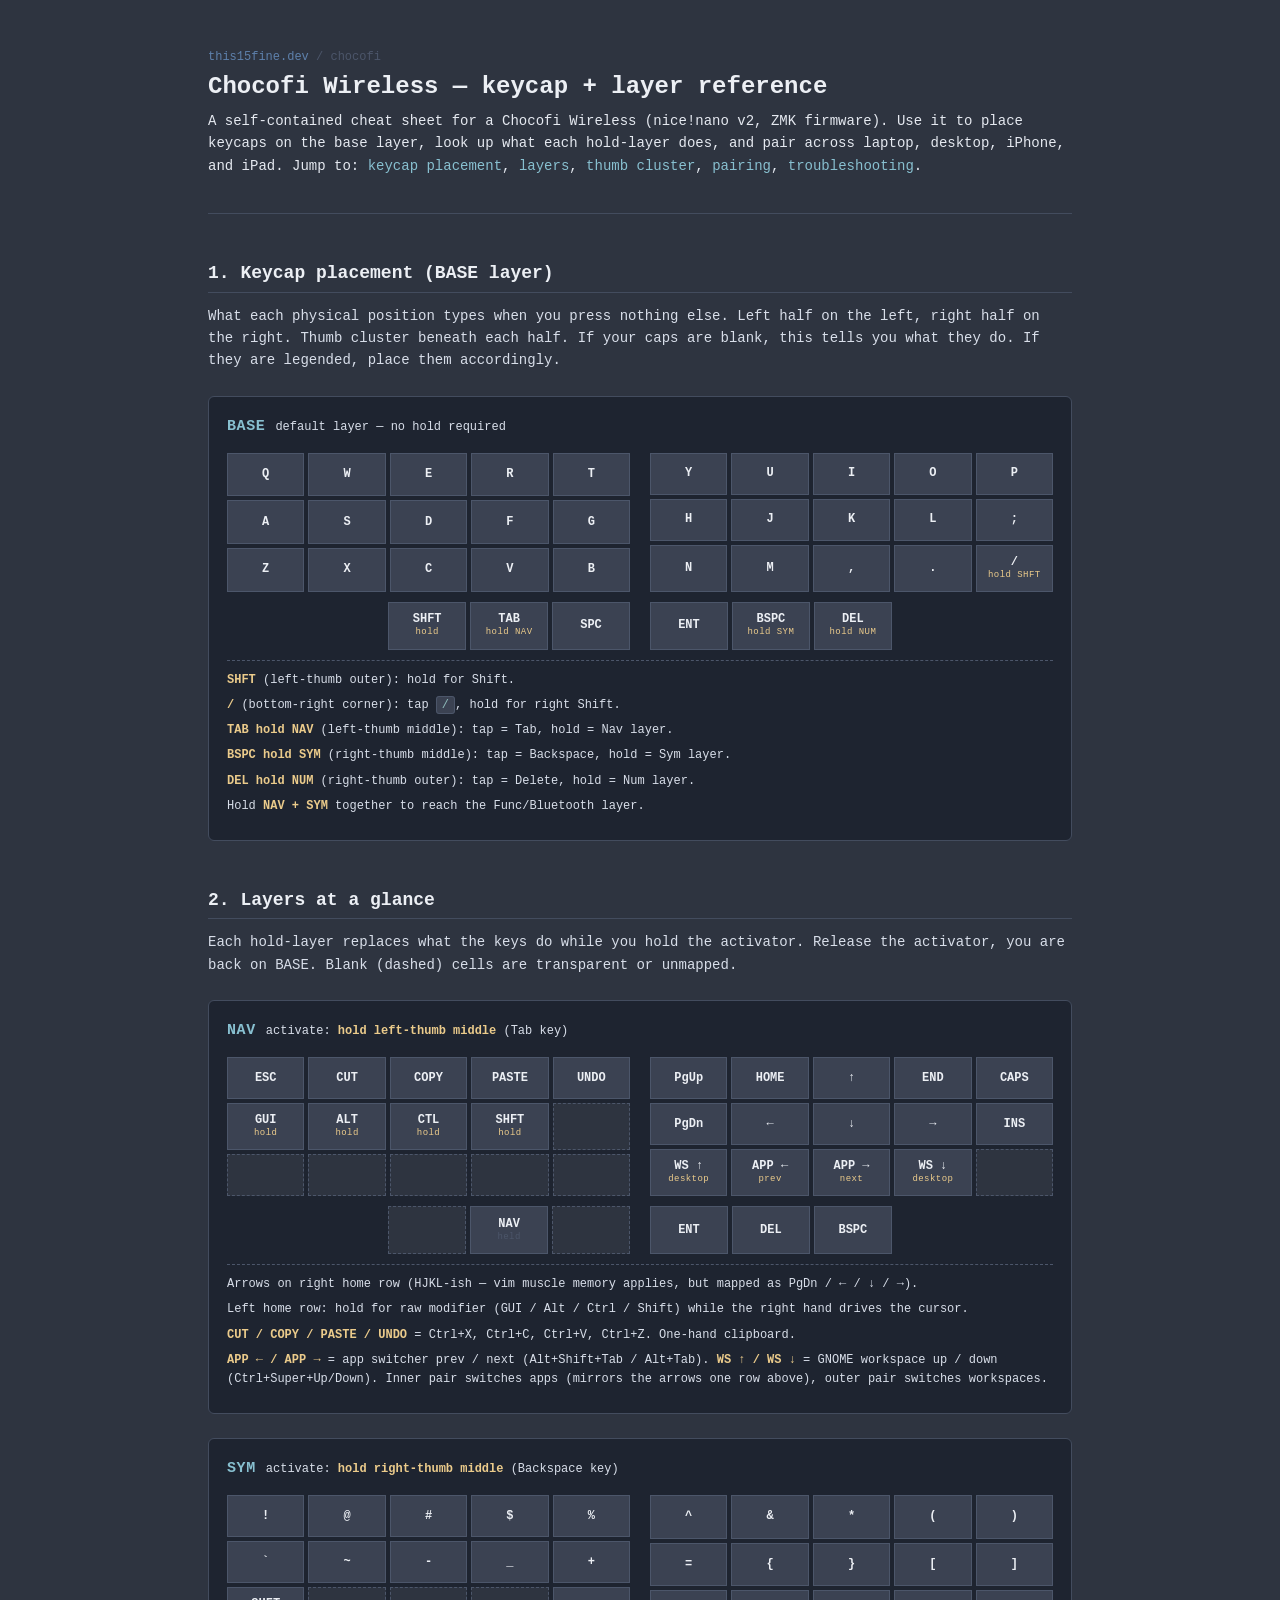
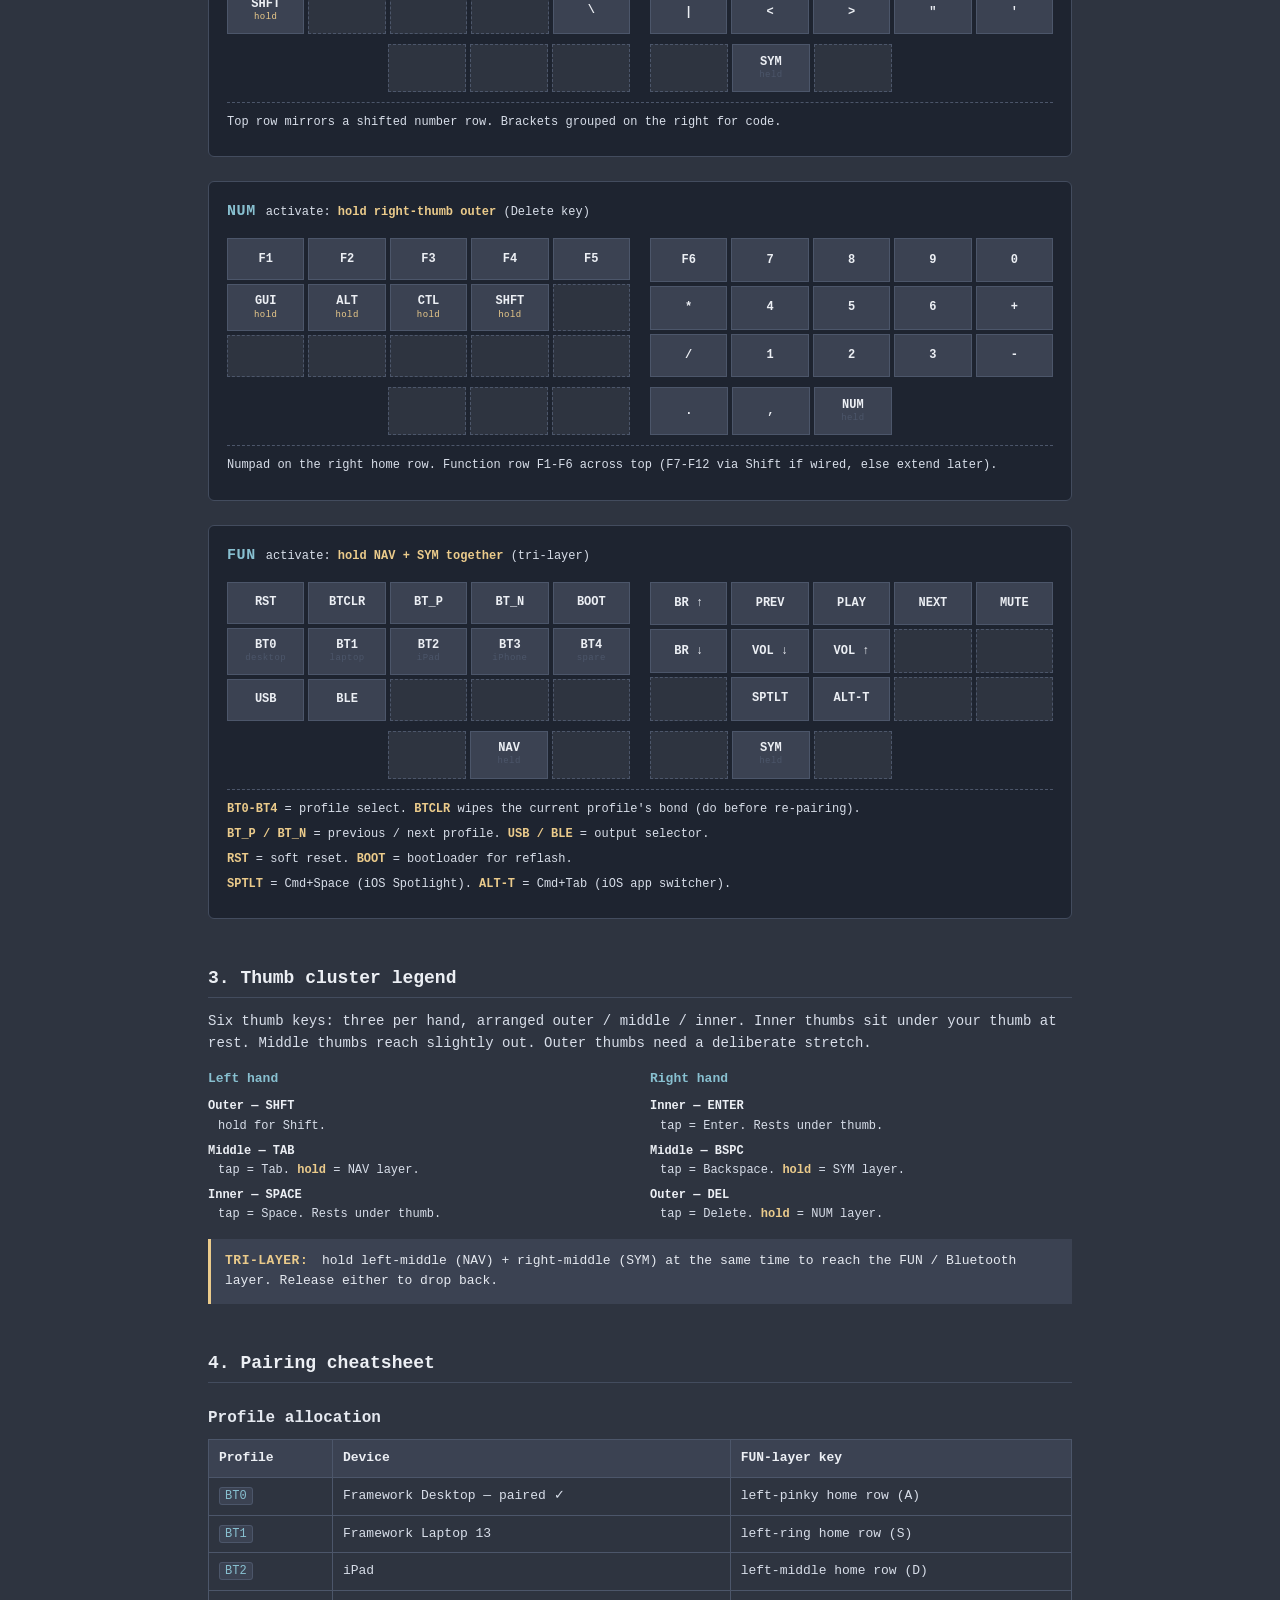
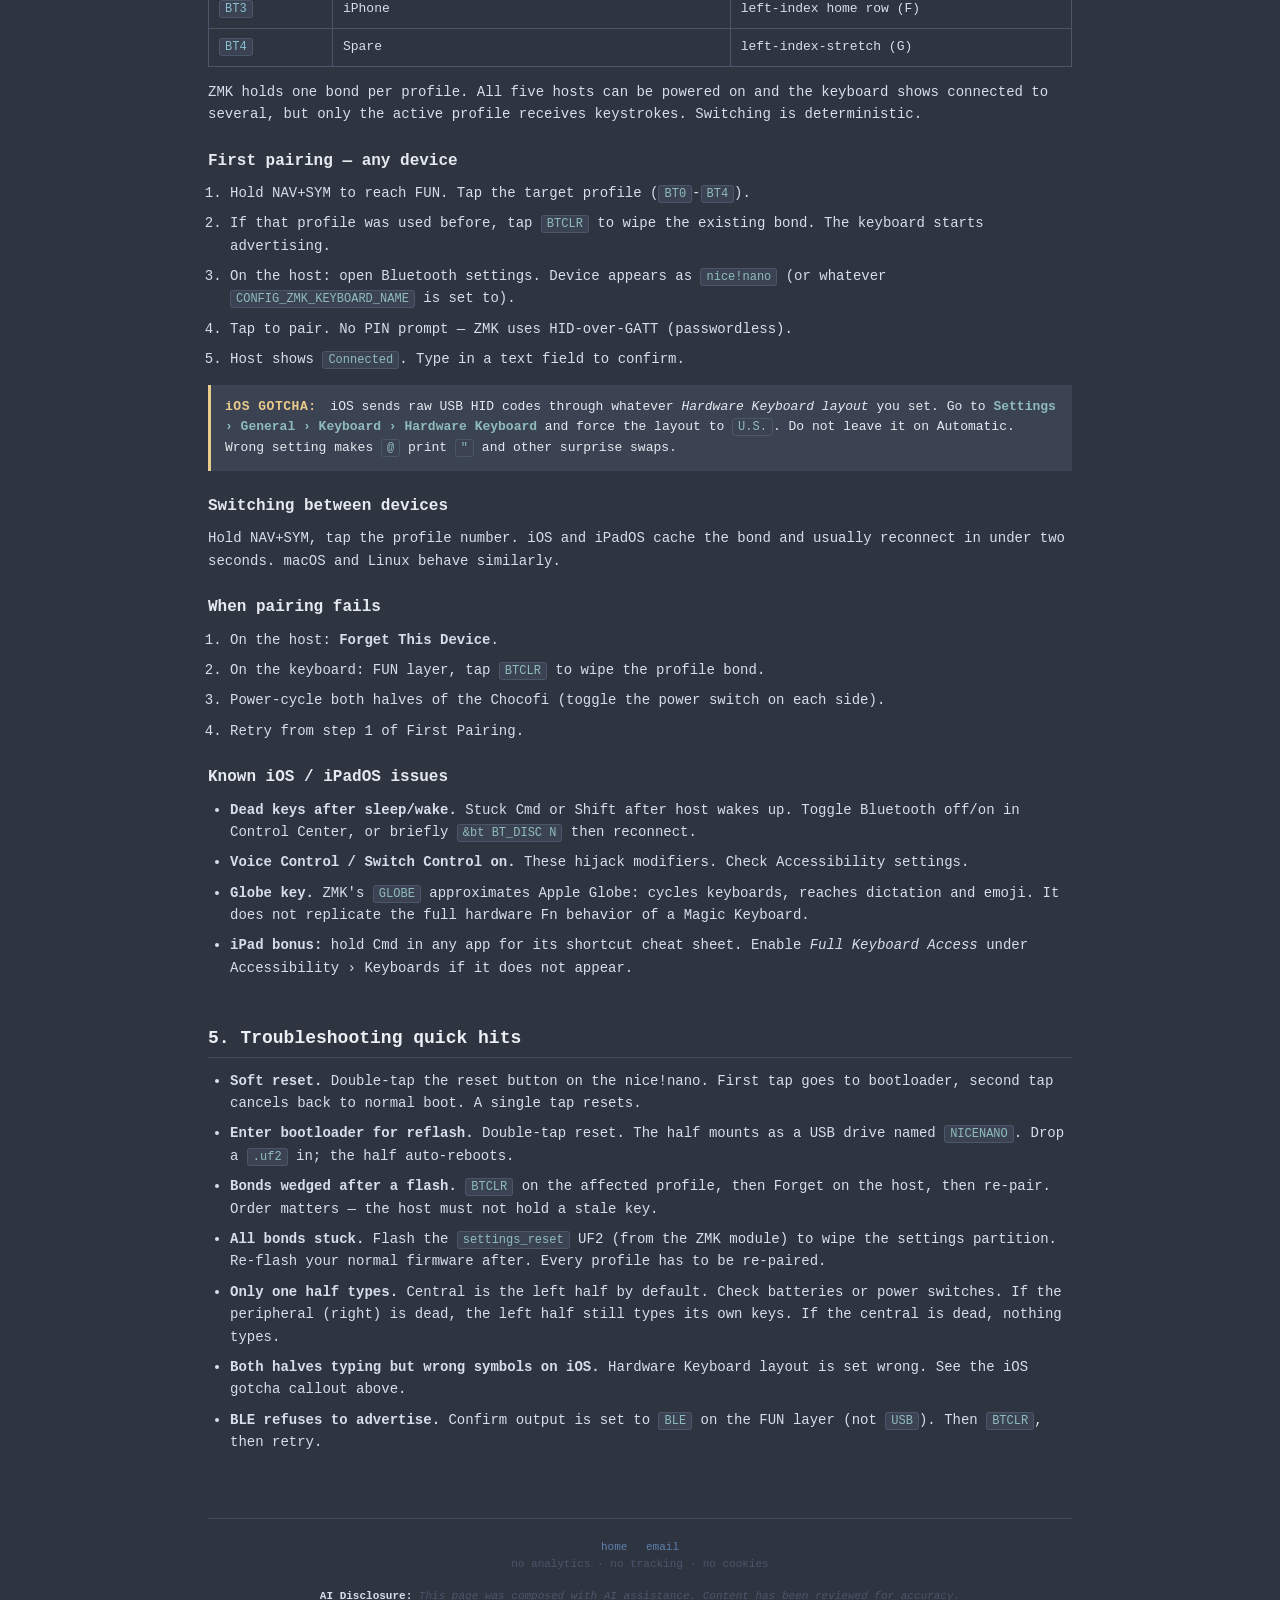
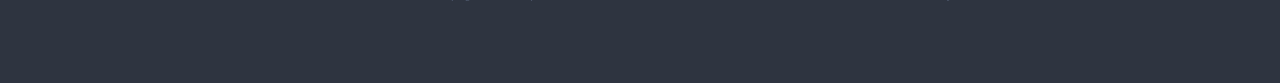
==== commit 1c92f34f: "Update chocofi NAV layer + tighten mobile layout NAV bottom row right hand now shows WS up/down (GNO" ====
--- a/public/chocofi/index.html
+++ b/public/chocofi/index.html
@@ -58,6 +58,9 @@
 @media (min-width: 768px) {
   .page { padding: 48px 48px 64px; }
 }
+@media (max-width: 600px) {
+  .page { padding: 20px 10px 40px; }
+}
 
 header.site {
   border-bottom: 1px solid var(--nord2);
@@ -133,6 +136,14 @@
   border-radius: 6px;
 }
 
+@media (max-width: 600px) {
+  .layer { padding: 10px; margin-top: 14px; }
+  h2 { margin-top: 32px; font-size: 17px; }
+  h3 { margin-top: 20px; }
+  .legend { font-size: 11px; }
+  .legend p { margin-bottom: 4px; }
+}
+
 .layer-head {
   display: flex;
   flex-wrap: wrap;
@@ -166,10 +177,6 @@
   margin-bottom: 10px;
 }
 
-@media (max-width: 600px) {
-  .halves { grid-template-columns: 1fr; gap: 12px; }
-}
-
 .half {
   display: grid;
   grid-template-columns: repeat(5, 1fr);
@@ -184,10 +191,6 @@
   margin-top: 4px;
 }
 
-@media (max-width: 600px) {
-  .thumbs { grid-template-columns: 1fr; gap: 12px; }
-}
-
 .thumb-half {
   display: grid;
   grid-template-columns: repeat(3, 1fr);
@@ -198,8 +201,15 @@
 .thumb-left  { padding-left: 40%; }
 .thumb-right { padding-right: 40%; }
 
+/* Mobile: keep halves side-by-side to preserve physical-board mental model.
+   Tighten everything so a full layer fits without runaway scroll. */
 @media (max-width: 600px) {
-  .thumb-left, .thumb-right { padding-left: 0; padding-right: 0; }
+  .halves { gap: 6px; }
+  .thumbs { gap: 6px; }
+  .half { gap: 2px; }
+  .thumb-half { gap: 2px; }
+  .thumb-left  { padding-left: 20%; }
+  .thumb-right { padding-right: 20%; }
 }
 
 /* Key cell */
@@ -245,6 +255,17 @@
 
 .key.thumb { min-height: 48px; }
 
+@media (max-width: 600px) {
+  .key {
+    font-size: 10px;
+    padding: 4px 1px;
+    min-height: 32px;
+    line-height: 1.05;
+  }
+  .key .sub { font-size: 8px; margin-top: 1px; letter-spacing: 0; }
+  .key.thumb { min-height: 36px; }
+}
+
 /* Pairing table */
 table.profile {
   width: 100%;
@@ -526,10 +547,10 @@
         <div class="key"><span class="label">&rarr;</span></div>
         <div class="key"><span class="label">INS</span></div>
 
-        <div class="key blank">&nbsp;</div>
-        <div class="key blank">&nbsp;</div>
-        <div class="key blank">&nbsp;</div>
-        <div class="key blank">&nbsp;</div>
+        <div class="key"><span class="label">WS &uarr;</span><span class="sub">desktop</span></div>
+        <div class="key"><span class="label">APP &larr;</span><span class="sub">prev</span></div>
+        <div class="key"><span class="label">APP &rarr;</span><span class="sub">next</span></div>
+        <div class="key"><span class="label">WS &darr;</span><span class="sub">desktop</span></div>
         <div class="key blank">&nbsp;</div>
       </div>
     </div>
@@ -551,6 +572,7 @@
       <p>Arrows on right home row (HJKL-ish — vim muscle memory applies, but mapped as PgDn / &larr; / &darr; / &rarr;).</p>
       <p>Left home row: hold for raw modifier (GUI / Alt / Ctrl / Shift) while the right hand drives the cursor.</p>
       <p><b>CUT / COPY / PASTE / UNDO</b> = Ctrl+X, Ctrl+C, Ctrl+V, Ctrl+Z. One-hand clipboard.</p>
+      <p><b>APP &larr; / APP &rarr;</b> = app switcher prev / next (Alt+Shift+Tab / Alt+Tab). <b>WS &uarr; / WS &darr;</b> = GNOME workspace up / down (Ctrl+Super+Up/Down). Inner pair switches apps (mirrors the arrows one row above), outer pair switches workspaces.</p>
     </div>
   </div>
 
